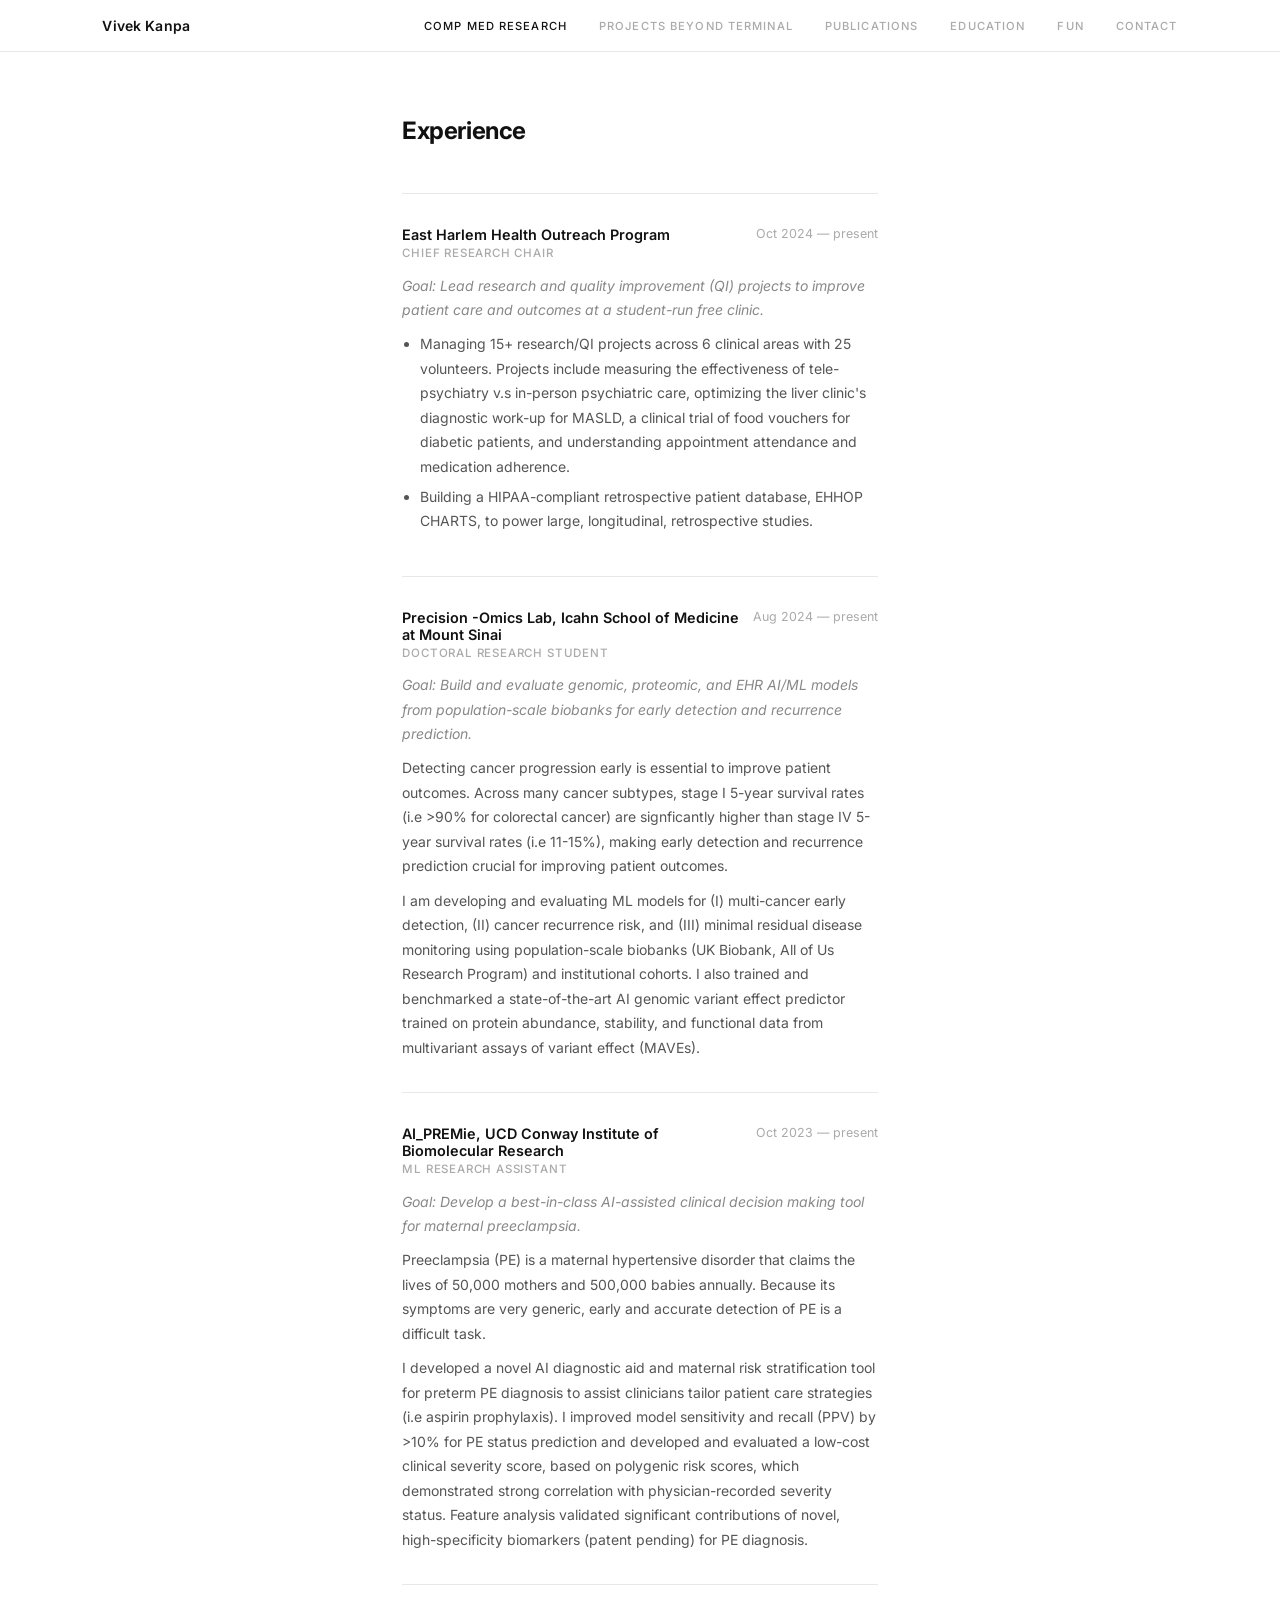
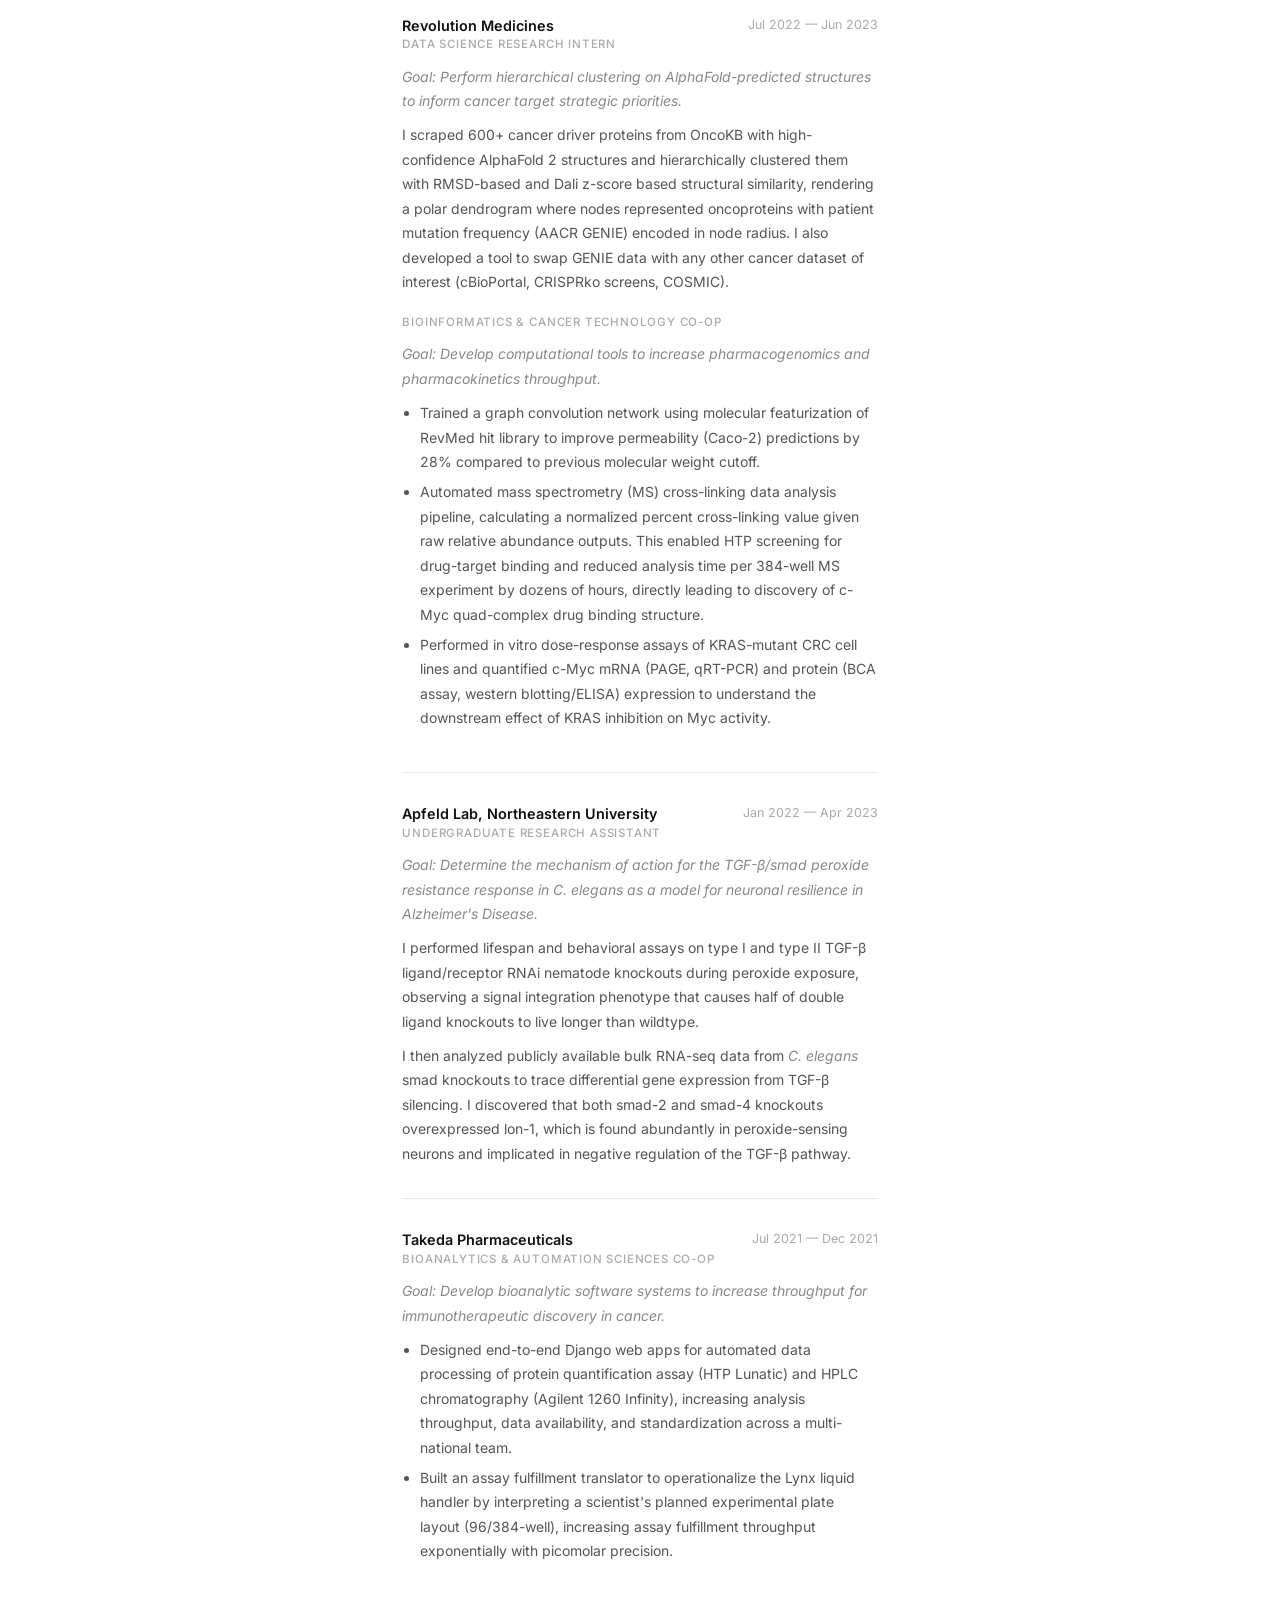
==== experience.html @ fcf285f7 "Complete website rewrite — minimalist multi-page portfolio - Replaced single-page Bootstrap layout w" ====
<!DOCTYPE html>
<html lang="en">

  <head>
    <meta charset="utf-8">
    <meta name="viewport" content="width=device-width, initial-scale=1">
    <meta name="description" content="Experience — Vivek Kanpa">
    <title>Experience — Vivek Kanpa</title>
    <link href="https://fonts.googleapis.com/css2?family=Inter:wght@300;400;500;600;700&display=swap" rel="stylesheet">
    <link href="css/resume.css" rel="stylesheet">
  </head>

  <body class="inner-page">

    <header class="site-header">
      <a href="index.html" class="site-name">Vivek Kanpa</a>
      <nav class="site-nav">
        <a href="experience.html" class="active">Comp Med Research</a>
        <a href="research.html">Projects Beyond Terminal</a>
        <a href="publications.html">Publications</a>
        <a href="education.html">Education</a>
        <a href="fun.html">Fun</a>
        <a href="contact.html">Contact</a>
      </nav>
    </header>

    <main class="inner-content">
      <h1 class="section-title">Experience</h1>

      <!-- EHHOP -->
      <div class="entry">
        <div class="entry-body">
          <div class="entry-org">East Harlem Health Outreach Program</div>
          <div class="entry-role">Chief Research Chair</div>
          <p><em>Goal: Lead research and quality improvement (QI) projects to improve patient care and outcomes at a student-run free clinic.</em></p>
          <ul>
            <li>Managing 15+ research/QI projects across 6 clinical areas with 25 volunteers. Projects include measuring 
              the effectiveness of tele-psychiatry v.s in-person psychiatric care, optimizing the liver clinic's 
              diagnostic work-up for MASLD, a clinical trial of food vouchers for diabetic patients, and understanding
              appointment attendance and medication adherence.</li>
            <li>Building a HIPAA-compliant retrospective patient database, EHHOP CHARTS, to power large, longitudinal, retrospective studies.</li>
          </ul>
        </div>
        <div class="entry-date">Oct 2024 — present</div>
      </div>

      <!-- Mount Sinai -->
      <div class="entry">
        <div class="entry-body">
          <div class="entry-org">Precision -Omics Lab, Icahn School of Medicine at Mount Sinai</div>
          <div class="entry-role">Doctoral Research Student</div>
          <p><em>Goal: Build and evaluate genomic, proteomic, and EHR AI/ML models from population-scale biobanks for early detection and recurrence prediction.</em></p>
          <p>Detecting cancer progression early is essential to improve patient outcomes. Across many cancer
             subtypes, stage I 5-year survival rates (i.e >90% for colorectal cancer) are signficantly higher 
             than stage IV 5-year survival rates (i.e 11-15%), making early detection and recurrence prediction crucial for improving patient outcomes.</p>
          <p>I am developing and evaluating ML models for (I) multi-cancer early detection, 
            (II) cancer recurrence risk, and (III) minimal residual disease monitoring using 
            population-scale biobanks (UK Biobank, All of Us Research Program) and institutional cohorts. 
            I also trained and benchmarked a state-of-the-art AI genomic variant effect predictor trained on
            protein abundance, stability, and functional data from multivariant assays of variant effect (MAVEs).</p>
        </div>
        <div class="entry-date">Aug 2024 — present</div>
      </div>

      <!-- AI_PREMie -->
      <div class="entry">
        <div class="entry-body">
          <div class="entry-org">AI_PREMie, UCD Conway Institute of Biomolecular Research</div>
          <div class="entry-role">ML Research Assistant</div>
          <p><em>Goal: Develop a best-in-class AI-assisted clinical decision making tool for maternal preeclampsia.</em></p>
          <p>Preeclampsia (PE) is a maternal hypertensive disorder that claims the lives of 50,000 mothers and 500,000 babies annually. Because its symptoms are very generic, early and accurate detection of PE is a difficult task.</p>
          <p>I developed a novel AI diagnostic aid and maternal risk stratification tool 
            for preterm PE diagnosis to assist clinicians tailor patient care strategies (i.e aspirin 
            prophylaxis). I improved model sensitivity and recall (PPV) by &gt;10% for PE status 
            prediction and developed and evaluated a low-cost clinical severity score, based on
            polygenic risk scores, which demonstrated strong correlation with 
            physician-recorded severity status. Feature analysis validated significant contributions of
            novel, high-specificity biomarkers (patent pending) for PE diagnosis.</p>
        </div>
        <div class="entry-date">Oct 2023 — present</div>
      </div>

      <!-- Revolution Medicines -->
      <div class="entry">
        <div class="entry-body">
          <div class="entry-org">Revolution Medicines</div>
          <div class="entry-role">Data Science Research Intern</div>
          <p><em>Goal: Perform hierarchical clustering on AlphaFold-predicted structures to inform cancer target strategic priorities.</em></p>
          <p>I scraped 600+ cancer driver proteins from OncoKB with high-confidence AlphaFold 2 
            structures and hierarchically clustered them with RMSD-based and Dali z-score based 
            structural similarity, rendering a polar dendrogram where nodes represented 
            oncoproteins with patient mutation frequency (AACR GENIE) encoded in node radius. 
            I also developed a tool to swap GENIE data with any other cancer dataset of interest 
            (cBioPortal, CRISPRko screens, COSMIC).
            <!-- <a href="https://medium.com/@kevivrox/rethinking-drug-discovery-with-ai-big-data-using-alphafold-predictions-to-structurally-align-8aea617b23f3" target="_blank" rel="noopener noreferrer">Documented here.</a></p> -->
          <div class="entry-role" style="margin-top: 1.25rem;">Bioinformatics &amp; Cancer Technology Co-op</div>
          <p><em>Goal: Develop computational tools to increase pharmacogenomics and pharmacokinetics throughput.</em></p>
          <ul>
            <li>Trained a graph convolution network using molecular featurization of 
              RevMed hit library to improve permeability (Caco-2) predictions by 28% compared 
              to previous molecular weight cutoff.</li>
            <li>Automated mass spectrometry (MS) cross-linking data analysis pipeline, calculating a 
              normalized percent cross-linking value given raw relative abundance outputs. This 
              enabled HTP screening for drug-target binding and reduced analysis time per 
              384-well MS experiment by dozens of hours, directly leading to discovery of 
              c-Myc quad-complex drug binding structure.</li>
            <li>Performed in vitro dose-response assays of KRAS-mutant CRC cell lines and quantified c-Myc mRNA (PAGE, qRT-PCR) and protein (BCA assay, western blotting/ELISA) expression to understand the downstream effect of KRAS inhibition on Myc activity.</li>
          </ul>
        </div>
        <div class="entry-date">Jul 2022 — Jun 2023</div>
      </div>

      <!-- Apfeld Lab -->
      <div class="entry">
        <div class="entry-body">
          <div class="entry-org">Apfeld Lab, Northeastern University</div>
          <div class="entry-role">Undergraduate Research Assistant</div>
          <p><em>Goal: Determine the mechanism of action for the TGF-&#946;/smad peroxide resistance response in <em>C. elegans</em> as a model for neuronal resilience in Alzheimer's Disease.</em></p>
          <p>I performed lifespan and behavioral assays on type I and type II TGF-&#946; ligand/receptor RNAi nematode knockouts during peroxide exposure, observing a signal integration phenotype that causes half of double ligand knockouts to live longer than wildtype.</p>
          <p>I then analyzed publicly available bulk RNA-seq data from <em>C. elegans</em> smad knockouts to trace differential gene expression from TGF-&#946; silencing. I discovered that both smad-2 and smad-4 knockouts overexpressed lon-1, which is found abundantly in peroxide-sensing neurons and implicated in negative regulation of the TGF-&#946; pathway.</p>
        </div>
        <div class="entry-date">Jan 2022 — Apr 2023</div>
      </div>

      <!-- Takeda -->
      <div class="entry">
        <div class="entry-body">
          <div class="entry-org">Takeda Pharmaceuticals</div>
          <div class="entry-role">Bioanalytics &amp; Automation Sciences Co-op</div>
          <p><em>Goal: Develop bioanalytic software systems to increase throughput for immunotherapeutic discovery in cancer.</em></p>
          <ul>
            <li>Designed end-to-end Django web apps for automated data processing of protein quantification assay (HTP Lunatic) and HPLC chromatography (Agilent 1260 Infinity), increasing analysis throughput, data availability, and standardization across a multi-national team.</li>
            <li>Built an assay fulfillment translator to operationalize the Lynx liquid handler by interpreting a scientist's planned experimental plate layout (96/384-well), increasing assay fulfillment throughput exponentially with picomolar precision.</li>
          </ul>
        </div>
        <div class="entry-date">Jul 2021 — Dec 2021</div>
      </div>

    </main>

  </body>

</html>
---- css/resume.css ----
/* =====================================================
   Vivek Kanpa — Minimalist Portfolio
   ===================================================== */

/* === RESET & BASE === */
*, *::before, *::after {
  box-sizing: border-box;
  margin: 0;
  padding: 0;
}

html { font-size: 16px; }

body {
  font-family: 'Inter', -apple-system, BlinkMacSystemFont, 'Segoe UI', sans-serif;
  background: #ffffff;
  color: #555555;
  -webkit-font-smoothing: antialiased;
  -moz-osx-font-smoothing: grayscale;
}

a {
  color: inherit;
  text-decoration: none;
  transition: color 0.15s;
}

a:hover { color: #BD5D38; }

/* =====================================================
   LANDING PAGE
   ===================================================== */

body.landing-page {
  height: 100vh;
  display: flex;
  align-items: center;
}

.landing {
  padding: 0 8vw;
  width: 100%;
}

.landing-content {
  display: flex;
  flex-direction: column;
  gap: 2.25rem;
}

/* Identity block */
.landing-identity h1 {
  font-size: 4rem;
  font-weight: 700;
  color: #111111;
  letter-spacing: -0.03em;
  line-height: 1.05;
  margin-bottom: 0.5rem;
}

.landing-role {
  font-size: 0.9rem;
  font-weight: 400;
  color: #999999;
  line-height: 1.6;
  letter-spacing: 0.01em;
}

/* Nav links */
.landing-nav {
  display: flex;
  flex-direction: column;
  gap: 0.45rem;
}

.landing-nav a {
  font-size: 0.875rem;
  font-weight: 500;
  color: #555555;
  width: fit-content;
}

.landing-nav a:hover { color: #BD5D38; }

/* Social icons */
.landing-social {
  display: flex;
  gap: 1.25rem;
}

.landing-social a {
  font-size: 1rem;
  color: #bbbbbb;
}

.landing-social a:hover { color: #BD5D38; }

/* =====================================================
   INNER PAGES — SHARED HEADER
   ===================================================== */

.site-header {
  position: fixed;
  top: 0;
  left: 0;
  right: 0;
  height: 52px;
  background: #ffffff;
  border-bottom: 1px solid #e8e8e8;
  display: flex;
  align-items: center;
  justify-content: space-between;
  padding: 0 8vw;
  z-index: 100;
}

.site-name {
  font-size: 0.875rem;
  font-weight: 600;
  color: #111111;
  letter-spacing: 0.01em;
}

.site-name:hover { color: #BD5D38; }

.site-nav {
  display: flex;
  gap: 2rem;
}

.site-nav a {
  font-size: 0.7rem;
  font-weight: 500;
  letter-spacing: 0.1em;
  text-transform: uppercase;
  color: #aaaaaa;
}

.site-nav a:hover { color: #111111; }
.site-nav a.active { color: #111111; }

/* =====================================================
   INNER PAGES — CONTENT
   ===================================================== */

body.inner-page {
  padding-top: 52px;
}

.inner-content {
  max-width: 680px;
  margin: 0 auto;
  padding: 4rem 8vw 7rem;
}

.section-title {
  font-size: 1.5rem;
  font-weight: 700;
  color: #111111;
  letter-spacing: -0.02em;
  margin-bottom: 3rem;
}

/* =====================================================
   EXPERIENCE / EDUCATION — ENTRY ROWS
   ===================================================== */

.entry {
  position: relative;
  padding: 2rem 0;
  border-bottom: 1px solid #e8e8e8;
}

.entry:first-of-type { border-top: 1px solid #e8e8e8; }

.entry-body {}

.entry-org {
  font-size: 0.9rem;
  font-weight: 600;
  color: #111111;
  margin-bottom: 0.2rem;
  padding-right: 8.5rem;
}

.entry-role {
  font-size: 0.72rem;
  font-weight: 500;
  color: #aaaaaa;
  text-transform: uppercase;
  letter-spacing: 0.07em;
  white-space: nowrap;
  margin-bottom: 0.85rem;
  padding-right: 8.5rem;
}

.entry-body p {
  font-size: 0.875rem;
  line-height: 1.75;
  color: #555555;
  margin-bottom: 0.6rem;
}

.entry-body p:last-child { margin-bottom: 0; }

.entry-body ul {
  padding-left: 1.1rem;
  margin-bottom: 0.6rem;
}

.entry-body li {
  font-size: 0.875rem;
  line-height: 1.75;
  color: #555555;
  margin-bottom: 0.35rem;
}

.entry-body em {
  color: #888888;
}

.entry-date {
  position: absolute;
  top: 2rem;
  right: 0;
  font-size: 0.78rem;
  font-weight: 400;
  color: #aaaaaa;
  white-space: nowrap;
  text-align: right;
}

/* =====================================================
   PUBLICATIONS
   ===================================================== */

.pub-note {
  font-size: 0.8rem;
  color: #aaaaaa;
  margin-bottom: 1.75rem;
  letter-spacing: 0.01em;
}

.pub-list {
  list-style: none;
}

.pub-list li {
  font-size: 0.875rem;
  line-height: 1.8;
  color: #555555;
  padding: 1.5rem 0;
  border-bottom: 1px solid #e8e8e8;
}

.pub-list li:first-child { border-top: 1px solid #e8e8e8; }

.pub-list strong { color: #111111; }

/* =====================================================
   CONTACT
   ===================================================== */

.contact-list {
  list-style: none;
  display: flex;
  flex-direction: column;
  gap: 1.1rem;
}

.contact-list li {
  display: flex;
  gap: 1.5rem;
  align-items: baseline;
}

.contact-label {
  font-size: 0.68rem;
  font-weight: 500;
  letter-spacing: 0.1em;
  text-transform: uppercase;
  color: #aaaaaa;
  min-width: 90px;
  flex-shrink: 0;
}

.contact-value {
  font-size: 0.875rem;
  color: #555555;
}

.contact-value a { color: #555555; }
.contact-value a:hover { color: #BD5D38; }

/* =====================================================
   RESPONSIVE
   ===================================================== */

@media (max-width: 640px) {
  .landing-identity h1 { font-size: 2.75rem; }
  .landing { padding: 0 6vw; }

  .site-header { padding: 0 6vw; }
  .site-nav { gap: 1.25rem; }

  .inner-content { padding: 3rem 6vw 5rem; }

  .entry {
    display: grid;
    grid-template-columns: 1fr;
    grid-template-rows: auto auto;
  }

  .entry-date {
    position: static;
    grid-row: 1;
    margin-bottom: 0.5rem;
    text-align: left;
  }

  .entry-body {
    grid-row: 2;
  }

  .entry-org,
  .entry-role {
    padding-right: 0;
  }
}

/* === FUN PAGE — bypasses inner-content, full-viewport centering === */
.fun-page {
  display: flex;
  align-items: center;
  justify-content: center;
  min-height: calc(100vh - 52px); /* 52px = header height */
  /* override inner-content constraints */
  max-width: none;
  width: 100%;
  padding: 0;
  margin: 0;
}

/* === VIDEO EMBED + DJ FADER === */
.fun-player {
  display: flex;
  align-items: flex-start;
  gap: 1.5rem;
  width: 75vw;
}

.video-wrapper {
  position: relative;
  flex: 1;
  aspect-ratio: 16 / 9;
}

.video-wrapper iframe {
  position: absolute;
  inset: 0;
  width: 100%;
  height: 100%;
}

/* Blocks YouTube hover UI (title bar, end-screen, branding) */
.video-overlay {
  position: absolute;
  inset: 0;
  z-index: 1;
  cursor: pointer;
}

/* DJ-style fader column */
.fader-column {
  display: flex;
  flex-direction: column;
  align-items: center;
  justify-content: space-between;
  background: #1a1a1a;
  border-radius: 6px;
  padding: 0.75rem 0.5rem;
  width: 56px;
  /* video width = 75vw - fader(56px) - pp-col(64px) - 2 gaps(3rem) */
  height: calc((75vw - 120px - 3rem) * 0.5625);
}

.fader-label {
  font-size: 0.65rem;
  font-weight: 600;
  letter-spacing: 0.08em;
  color: #888;
  text-transform: uppercase;
}

/* The groove the fader rides in */
.fader-channel {
  flex: 1;
  display: flex;
  align-items: center;
  justify-content: center;
  padding: 0.5rem 0;
  overflow: hidden;
}

/* Vertical range input */
.dj-fader {
  -webkit-appearance: none;
  appearance: none;
  writing-mode: vertical-lr;
  direction: rtl;       /* bottom = 0, top = 100 */
  width: 36px;
  height: 100%;
  min-height: 120px;
  background: transparent;
  cursor: pointer;
}

/* Track */
.dj-fader::-webkit-slider-runnable-track {
  width: 4px;
  background: #444;
  border-radius: 2px;
}
.dj-fader::-moz-range-track {
  width: 4px;
  background: #444;
  border-radius: 2px;
}

/* Fader cap */
.dj-fader::-webkit-slider-thumb {
  -webkit-appearance: none;
  appearance: none;
  width: 34px;
  height: 18px;
  margin-left: -15px;  /* center 34px thumb on 4px track */
  background: linear-gradient(180deg, #e8e8e8 0%, #c0c0c0 50%, #e8e8e8 100%);
  border: 1px solid #999;
  border-radius: 3px;
  box-shadow: 0 1px 3px rgba(0,0,0,0.5);
  cursor: grab;
}
.dj-fader::-webkit-slider-thumb:active {
  cursor: grabbing;
}
.dj-fader::-moz-range-thumb {
  width: 34px;
  height: 18px;
  background: linear-gradient(180deg, #e8e8e8 0%, #c0c0c0 50%, #e8e8e8 100%);
  border: 1px solid #999;
  border-radius: 3px;
  box-shadow: 0 1px 3px rgba(0,0,0,0.5);
  cursor: grab;
}

/* === PLAY/PAUSE KNOB === */
.pp-column {
  display: flex;
  align-items: center;
  justify-content: center;
  width: 64px;
}

.pp-btn {
  width: 64px;
  height: 64px;
  border-radius: 50%;
  border: none;
  cursor: pointer;
  /* brushed metal look */
  background: radial-gradient(circle at 38% 35%, #666 0%, #2a2a2a 55%, #111 100%);
  box-shadow:
    0 0 0 3px #222,
    0 0 0 5px #555,
    0 6px 16px rgba(0,0,0,0.8);
  display: flex;
  align-items: center;
  justify-content: center;
  font-size: 0.7rem;
  letter-spacing: -0.02em;
  /* green = playing */
  color: #00dd44;
  text-shadow: 0 0 6px #00dd44;
  transition: color 0.2s, text-shadow 0.2s;
}

.pp-btn.paused {
  color: #dd2200;
  text-shadow: 0 0 6px #dd2200;
}

.pp-btn:active {
  transform: scale(0.95);
}
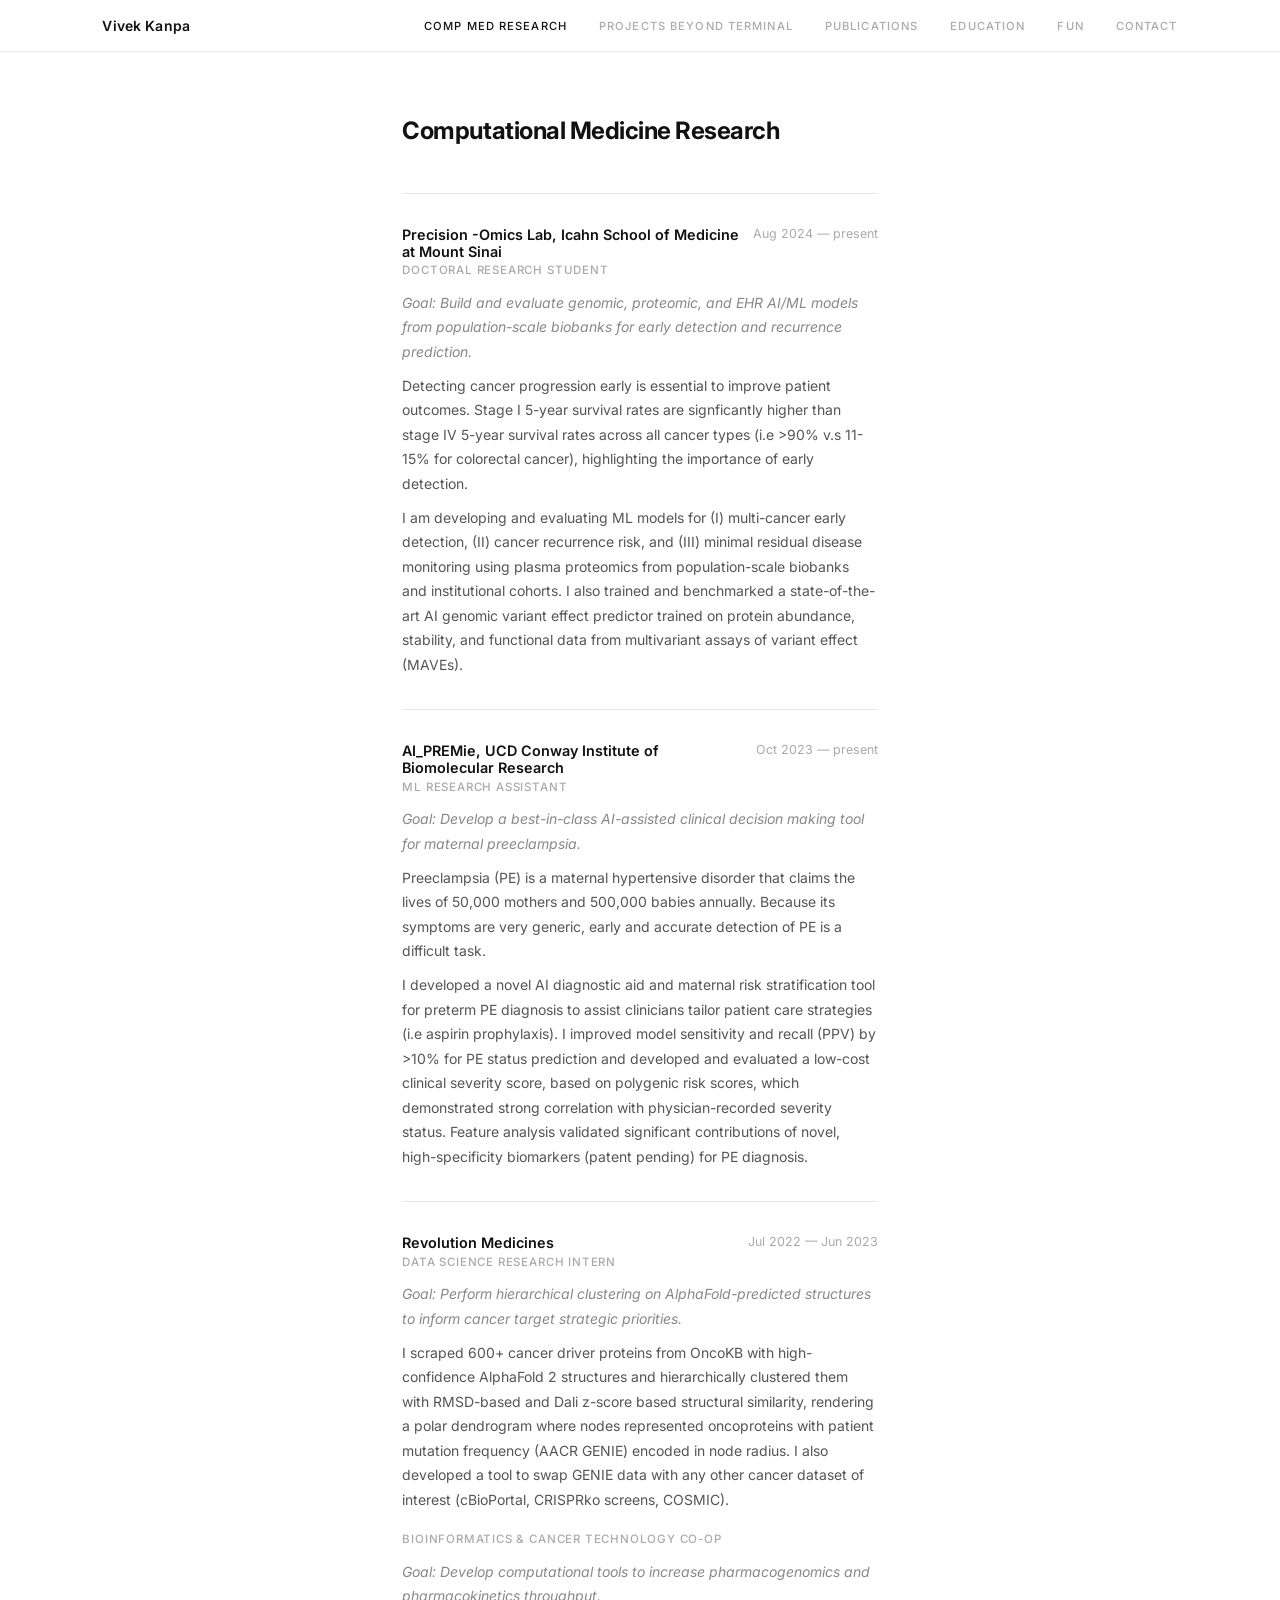
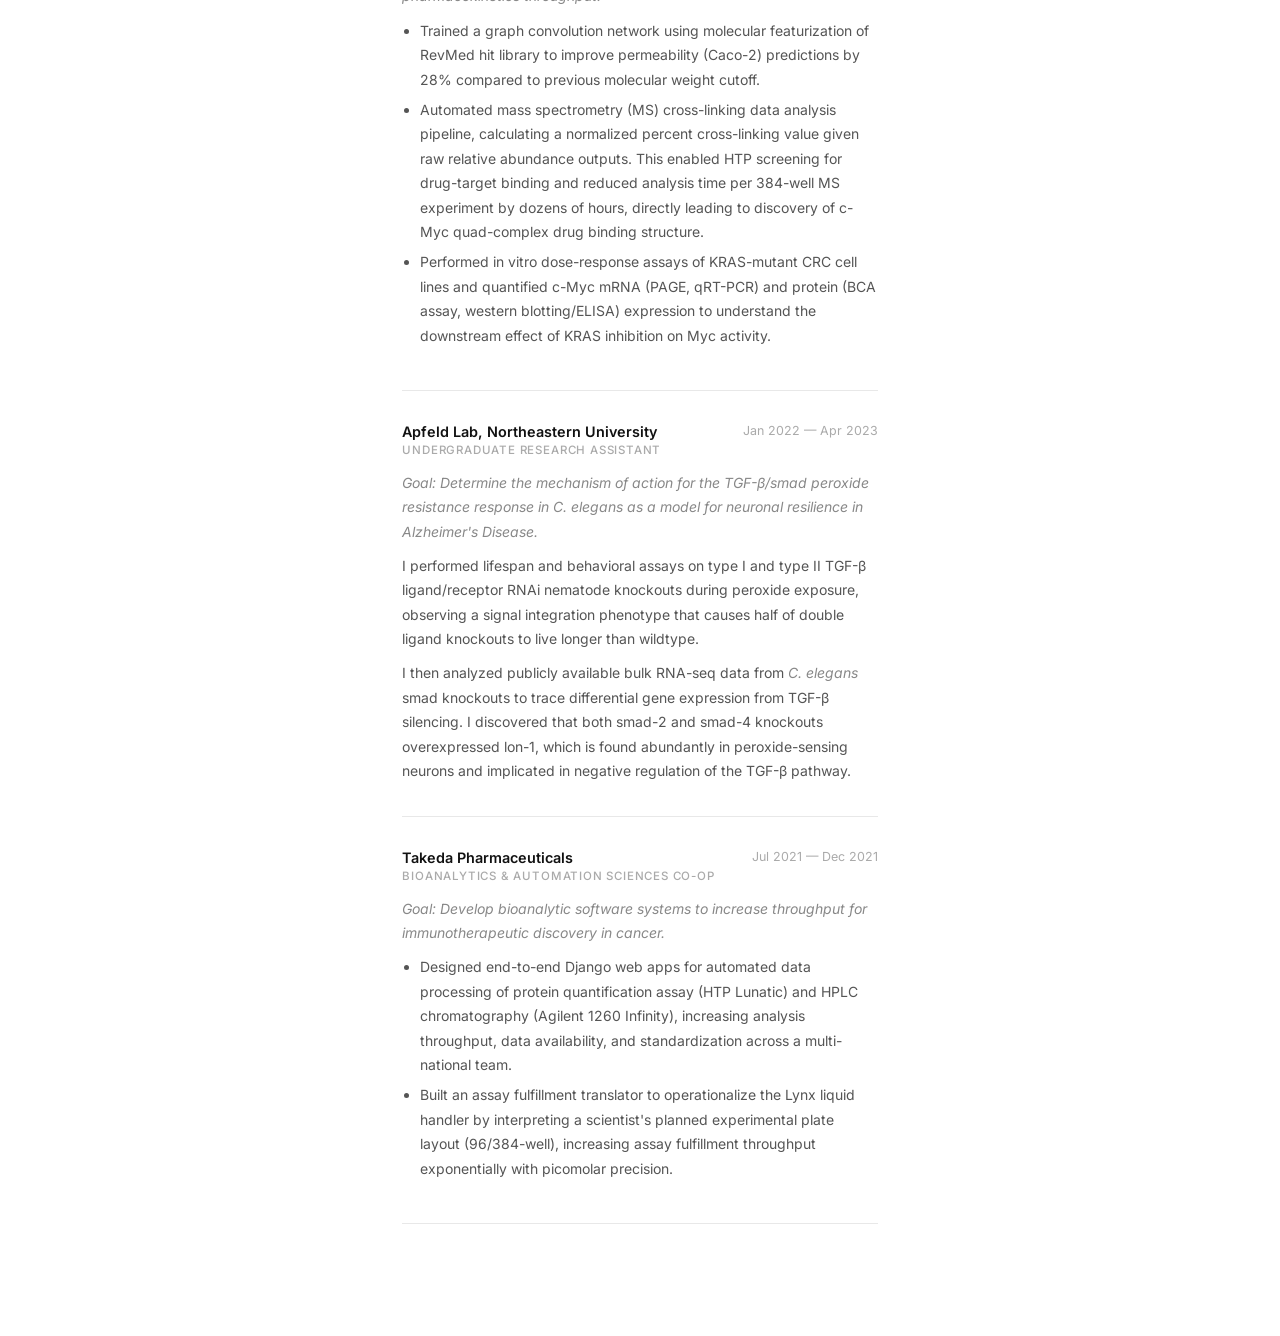
==== commit 2da7f1cf: "Updated non-coding projects" ====
--- a/experience.html
+++ b/experience.html
@@ -4,8 +4,8 @@
   <head>
     <meta charset="utf-8">
     <meta name="viewport" content="width=device-width, initial-scale=1">
-    <meta name="description" content="Experience — Vivek Kanpa">
-    <title>Experience — Vivek Kanpa</title>
+    <meta name="description" content="Computational Medicine Research — Vivek Kanpa">
+    <title>Computational Medicine Research — Vivek Kanpa</title>
     <link href="https://fonts.googleapis.com/css2?family=Inter:wght@300;400;500;600;700&display=swap" rel="stylesheet">
     <link href="css/resume.css" rel="stylesheet">
   </head>
@@ -25,24 +25,8 @@
     </header>
 
     <main class="inner-content">
-      <h1 class="section-title">Experience</h1>
+      <h1 class="section-title">Computational Medicine Research</h1>
 
-      <!-- EHHOP -->
-      <div class="entry">
-        <div class="entry-body">
-          <div class="entry-org">East Harlem Health Outreach Program</div>
-          <div class="entry-role">Chief Research Chair</div>
-          <p><em>Goal: Lead research and quality improvement (QI) projects to improve patient care and outcomes at a student-run free clinic.</em></p>
-          <ul>
-            <li>Managing 15+ research/QI projects across 6 clinical areas with 25 volunteers. Projects include measuring 
-              the effectiveness of tele-psychiatry v.s in-person psychiatric care, optimizing the liver clinic's 
-              diagnostic work-up for MASLD, a clinical trial of food vouchers for diabetic patients, and understanding
-              appointment attendance and medication adherence.</li>
-            <li>Building a HIPAA-compliant retrospective patient database, EHHOP CHARTS, to power large, longitudinal, retrospective studies.</li>
-          </ul>
-        </div>
-        <div class="entry-date">Oct 2024 — present</div>
-      </div>
 
       <!-- Mount Sinai -->
       <div class="entry">
@@ -50,12 +34,12 @@
           <div class="entry-org">Precision -Omics Lab, Icahn School of Medicine at Mount Sinai</div>
           <div class="entry-role">Doctoral Research Student</div>
           <p><em>Goal: Build and evaluate genomic, proteomic, and EHR AI/ML models from population-scale biobanks for early detection and recurrence prediction.</em></p>
-          <p>Detecting cancer progression early is essential to improve patient outcomes. Across many cancer
-             subtypes, stage I 5-year survival rates (i.e >90% for colorectal cancer) are signficantly higher 
-             than stage IV 5-year survival rates (i.e 11-15%), making early detection and recurrence prediction crucial for improving patient outcomes.</p>
+          <p>Detecting cancer progression early is essential to improve patient outcomes. Stage I 5-year survival rates 
+            are signficantly higher than stage IV 5-year survival rates across all cancer types 
+            (i.e >90% v.s 11-15% for colorectal cancer), highlighting the importance of early detection.</p>
           <p>I am developing and evaluating ML models for (I) multi-cancer early detection, 
-            (II) cancer recurrence risk, and (III) minimal residual disease monitoring using 
-            population-scale biobanks (UK Biobank, All of Us Research Program) and institutional cohorts. 
+            (II) cancer recurrence risk, and (III) minimal residual disease monitoring using plasma proteomics from
+            population-scale biobanks and institutional cohorts. 
             I also trained and benchmarked a state-of-the-art AI genomic variant effect predictor trained on
             protein abundance, stability, and functional data from multivariant assays of variant effect (MAVEs).</p>
         </div>
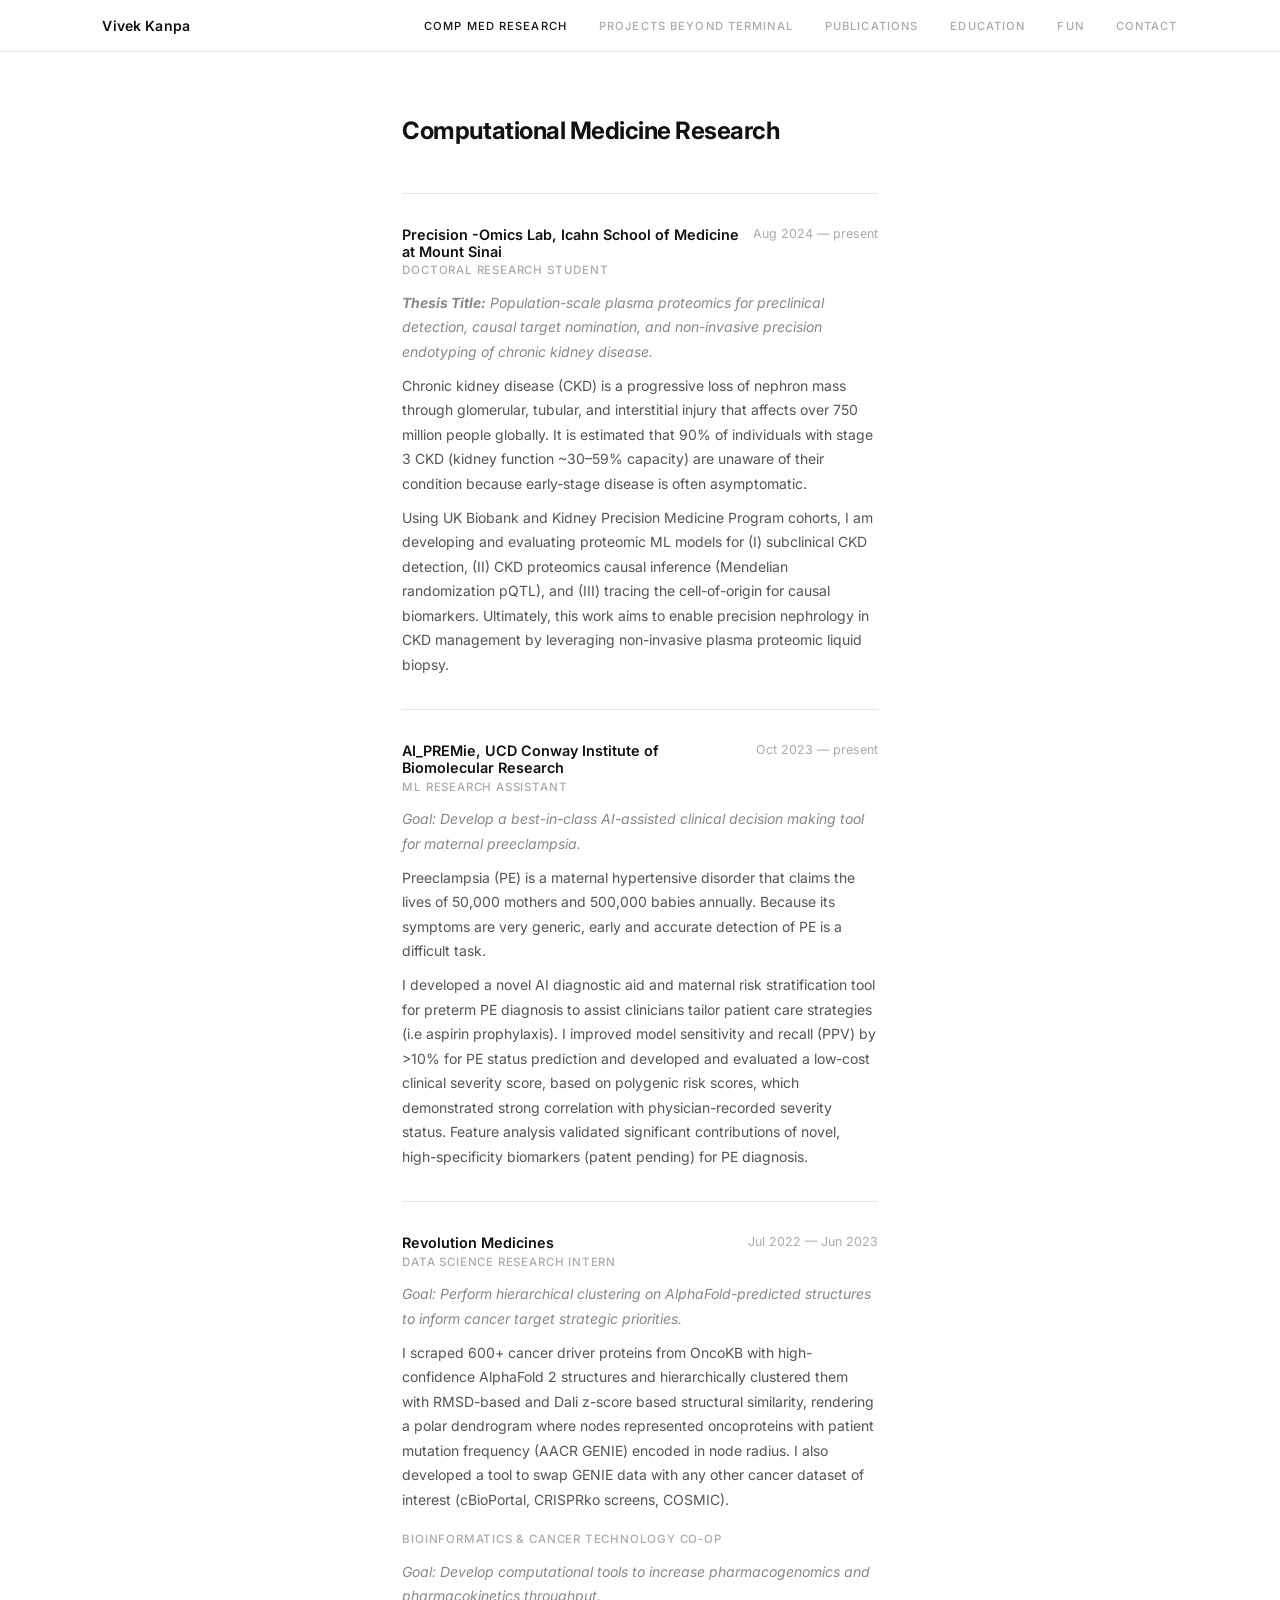
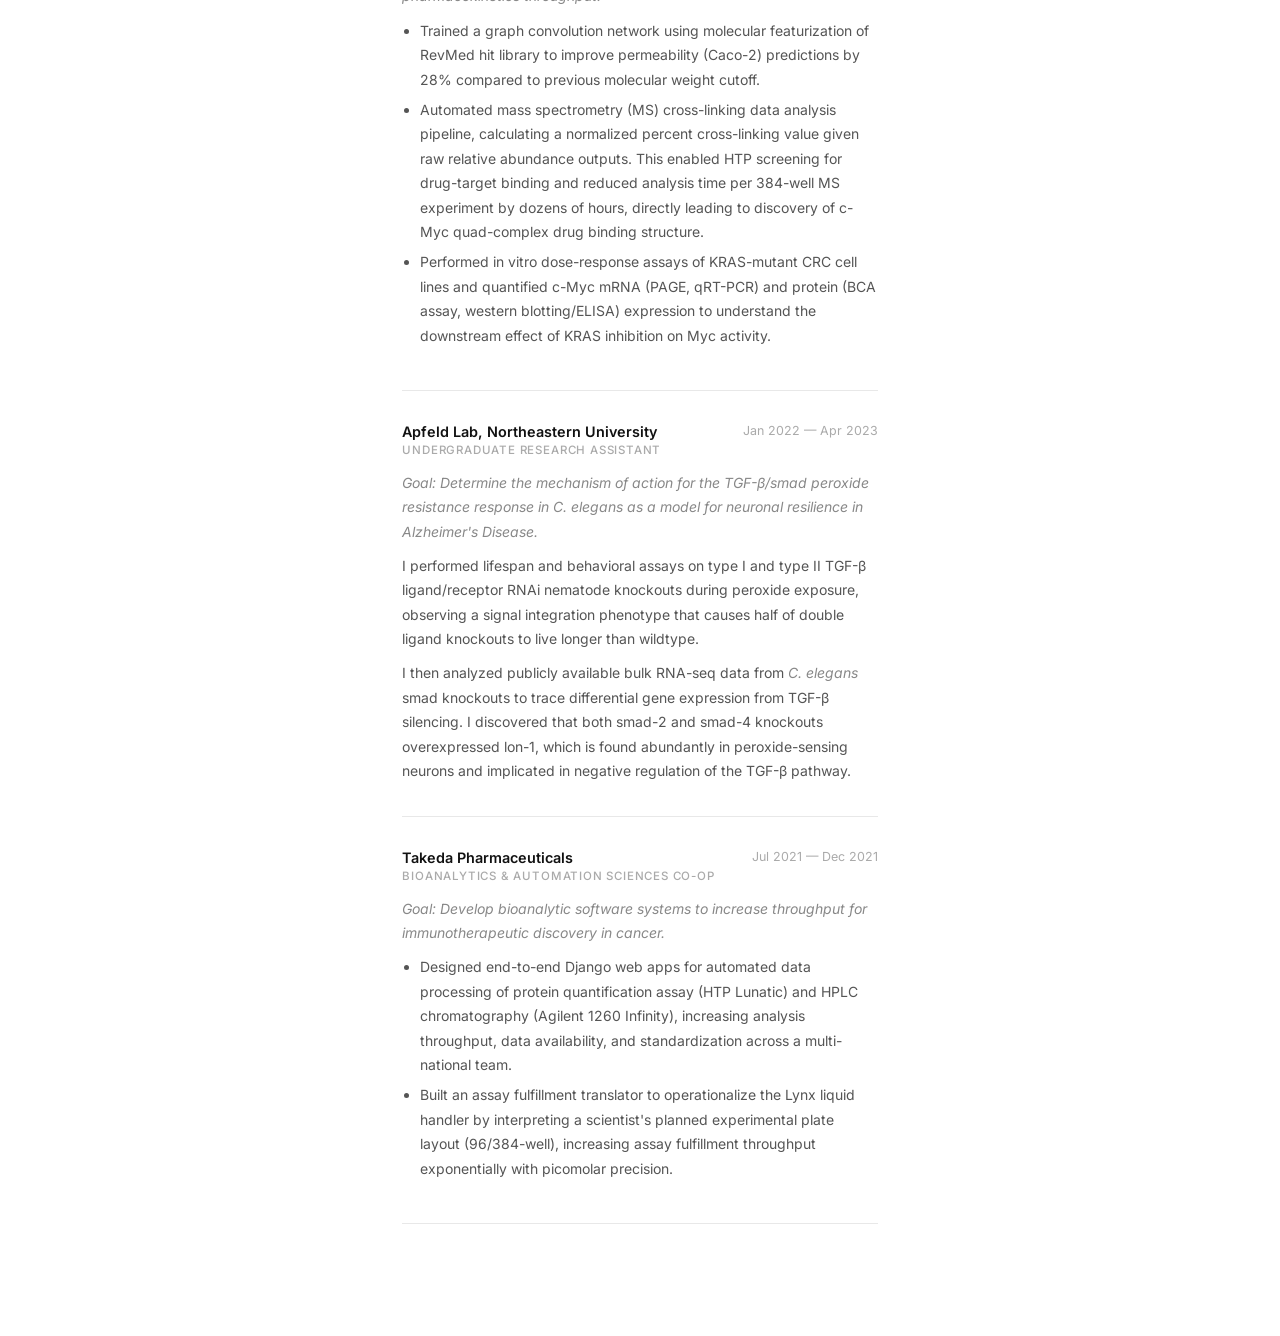
==== commit 35c4632c: "updated a few research descriptions" ====
--- a/experience.html
+++ b/experience.html
@@ -33,15 +33,19 @@
         <div class="entry-body">
           <div class="entry-org">Precision -Omics Lab, Icahn School of Medicine at Mount Sinai</div>
           <div class="entry-role">Doctoral Research Student</div>
-          <p><em>Goal: Build and evaluate genomic, proteomic, and EHR AI/ML models from population-scale biobanks for early detection and recurrence prediction.</em></p>
-          <p>Detecting cancer progression early is essential to improve patient outcomes. Stage I 5-year survival rates 
-            are signficantly higher than stage IV 5-year survival rates across all cancer types 
-            (i.e >90% v.s 11-15% for colorectal cancer), highlighting the importance of early detection.</p>
-          <p>I am developing and evaluating ML models for (I) multi-cancer early detection, 
-            (II) cancer recurrence risk, and (III) minimal residual disease monitoring using plasma proteomics from
-            population-scale biobanks and institutional cohorts. 
-            I also trained and benchmarked a state-of-the-art AI genomic variant effect predictor trained on
-            protein abundance, stability, and functional data from multivariant assays of variant effect (MAVEs).</p>
+          <p><em><b>Thesis Title:</b> Population-scale plasma proteomics for preclinical detection, 
+            causal target nomination, and non-invasive precision endotyping of chronic kidney disease.</em></p>
+          <p>Chronic kidney disease (CKD) is a progressive loss of nephron mass through glomerular, tubular, and 
+            interstitial injury that affects over 750 million people globally. It is estimated that 90% of individuals 
+            with stage 3 CKD (kidney function ~30–59% capacity) are unaware of their condition because early-stage disease is
+            often asymptomatic.</p>
+          <p>Using UK Biobank and Kidney Precision Medicine Program cohorts, I am developing and 
+            evaluating proteomic ML models for 
+            (I) subclinical CKD detection, 
+            (II) CKD proteomics causal inference (Mendelian randomization pQTL), and 
+            (III) tracing the cell-of-origin for causal biomarkers. 
+            Ultimately, this work aims to enable precision nephrology in CKD management
+            by leveraging non-invasive plasma proteomic liquid biopsy.</p>
         </div>
         <div class="entry-date">Aug 2024 — present</div>
       </div>
--- a/css/resume.css
+++ b/css/resume.css
@@ -257,6 +257,18 @@
 
 .pub-list strong { color: #111111; }
 
+.pub-link {
+  display: inline-block;
+  margin-left: 0.5rem;
+  color: #aaaaaa;
+  font-size: 0.85rem;
+  vertical-align: middle;
+  text-decoration: none;
+  transition: color 0.2s ease;
+}
+
+.pub-link:hover { color: #111111; }
+
 /* =====================================================
    CONTACT
    ===================================================== */
@@ -339,6 +351,35 @@
   width: 100%;
   padding: 0;
   margin: 0;
+}
+
+body:has(.fun-page) {
+  background: #1c1f23;
+}
+
+/* pagination */
+.fun-pagination {
+  position: fixed;
+  bottom: 1.5rem;
+  left: 50%;
+  transform: translateX(-50%);
+  display: flex;
+  gap: 0.5rem;
+  z-index: 100;
+}
+
+.fun-pagination .page-pip {
+  width: 28px;
+  height: 3px;
+  border-radius: 2px;
+  background: #4a5058;
+  cursor: pointer;
+  transition: background 0.2s, width 0.2s;
+}
+
+.fun-pagination .page-pip.active {
+  background: #a0a8b0;
+  width: 44px;
 }
 
 /* === VIDEO EMBED + DJ FADER === */
